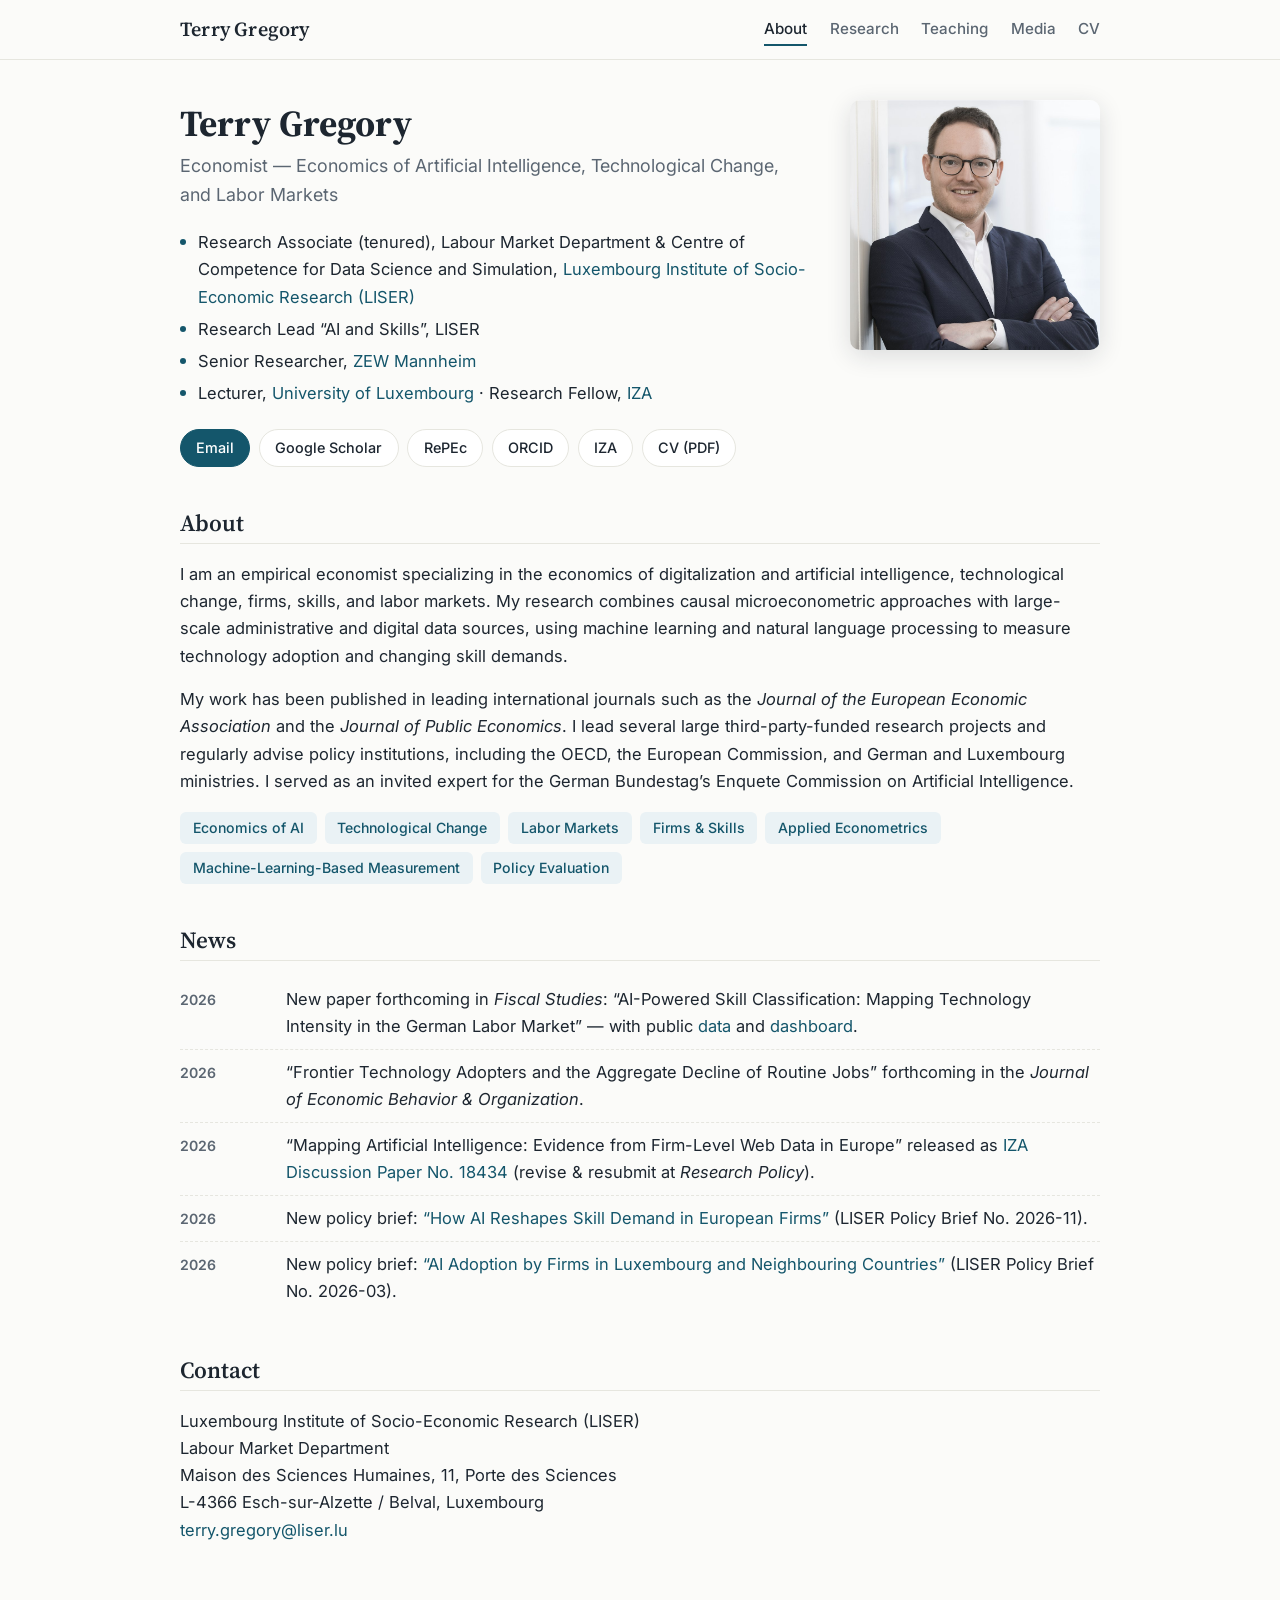
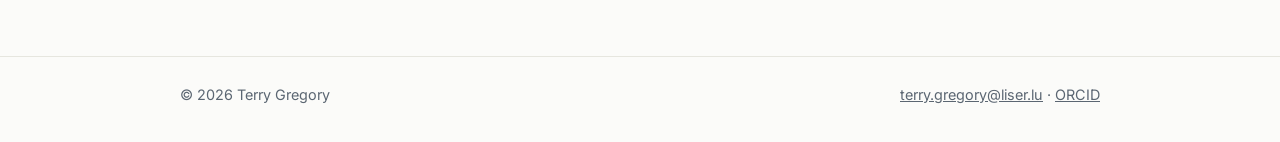
==== index.html @ efd212a2 "Add version query to CV links to bust browser PDF cache Co-Authored-By: Claude Fable 5 <noreply@anth" ====
<!DOCTYPE html>
<html lang="en">
<head>
<meta charset="utf-8">
<meta name="viewport" content="width=device-width, initial-scale=1">
<title>Terry Gregory — Economist</title>
<meta name="description" content="Terry Gregory is an economist at LISER specializing in the economics of artificial intelligence, technological change, and labor markets.">
<link rel="canonical" href="https://terrygregory.eu/">
<meta property="og:title" content="Terry Gregory — Economist">
<meta property="og:description" content="Economics of artificial intelligence, technological change, and labor markets.">
<meta property="og:image" content="https://terrygregory.eu/assets/portrait.jpg">
<meta property="og:url" content="https://terrygregory.eu/">
<link rel="icon" href="assets/favicon.svg" type="image/svg+xml">
<link rel="preconnect" href="https://fonts.googleapis.com">
<link rel="preconnect" href="https://fonts.gstatic.com" crossorigin>
<link href="https://fonts.googleapis.com/css2?family=Inter:wght@400;500;600&family=Source+Serif+4:wght@600;700&display=swap" rel="stylesheet">
<link rel="stylesheet" href="css/style.css">
<script type="application/ld+json">
{
  "@context": "https://schema.org",
  "@type": "Person",
  "name": "Terry Gregory",
  "honorificPrefix": "Dr.",
  "jobTitle": "Research Associate",
  "worksFor": { "@type": "Organization", "name": "Luxembourg Institute of Socio-Economic Research (LISER)" },
  "url": "https://terrygregory.eu",
  "image": "https://terrygregory.eu/assets/portrait.jpg",
  "email": "mailto:terry.gregory@liser.lu",
  "sameAs": [
    "https://scholar.google.com/citations?user=xRIyWW0AAAAJ",
    "https://ideas.repec.org/f/pgr370.html",
    "https://orcid.org/0000-0001-5334-1667",
    "https://www.iza.org/people/staff/8580/terry-gregory"
  ]
}
</script>
</head>
<body>

<nav class="nav">
  <div class="nav-inner">
    <a class="brand" href="index.html">Terry Gregory</a>
    <div class="nav-links">
      <a href="index.html" class="active">About</a>
      <a href="research.html">Research</a>
      <a href="teaching.html">Teaching</a>
      <a href="press.html">Media</a>
      <a href="assets/Gregory_CV.pdf?v=20260830">CV</a>
    </div>
  </div>
</nav>

<main class="wrap">

  <div class="hero">
    <div>
      <h1>Terry Gregory</h1>
      <p class="lede">Economist — Economics of Artificial Intelligence, Technological Change, and Labor Markets</p>

      <ul class="roles">
        <li>Research Associate (tenured), Labour Market Department &amp; Centre of Competence for Data Science and Simulation, <a href="https://www.liser.lu/">Luxembourg Institute of Socio-Economic Research (LISER)</a></li>
        <li>Research Lead &ldquo;AI and Skills&rdquo;, LISER</li>
        <li>Senior Researcher, <a href="https://www.zew.de/">ZEW Mannheim</a></li>
        <li>Lecturer, <a href="https://www.uni.lu/">University of Luxembourg</a> &middot; Research Fellow, <a href="https://www.iza.org/">IZA</a></li>
      </ul>

      <div class="links-row">
        <a class="pill primary" href="mailto:terry.gregory@liser.lu">Email</a>
        <a class="pill" href="https://scholar.google.com/citations?user=xRIyWW0AAAAJ">Google Scholar</a>
        <a class="pill" href="https://ideas.repec.org/f/pgr370.html">RePEc</a>
        <a class="pill" href="https://orcid.org/0000-0001-5334-1667">ORCID</a>
        <a class="pill" href="https://www.iza.org/people/staff/8580/terry-gregory">IZA</a>
        <a class="pill" href="assets/Gregory_CV.pdf?v=20260830">CV (PDF)</a>
      </div>
    </div>
    <div class="hero-photo">
      <img src="assets/portrait.jpg" alt="Portrait of Terry Gregory">
    </div>
  </div>

  <h2>About</h2>
  <p>
    I am an empirical economist specializing in the economics of digitalization and artificial
    intelligence, technological change, firms, skills, and labor markets. My research combines
    causal microeconometric approaches with large-scale administrative and digital data sources,
    using machine learning and natural language processing to measure technology adoption and
    changing skill demands.
  </p>
  <p>
    My work has been published in leading international journals such as the
    <em>Journal of the European Economic Association</em> and the <em>Journal of Public Economics</em>.
    I lead several large third-party-funded research projects
    and regularly advise policy institutions, including the OECD, the European Commission,
    and German and Luxembourg ministries. I served as an invited expert for the German
    Bundestag&rsquo;s Enquete Commission on Artificial Intelligence.
  </p>

  <div class="chips">
    <span class="chip">Economics of AI</span>
    <span class="chip">Technological Change</span>
    <span class="chip">Labor Markets</span>
    <span class="chip">Firms &amp; Skills</span>
    <span class="chip">Applied Econometrics</span>
    <span class="chip">Machine-Learning-Based Measurement</span>
    <span class="chip">Policy Evaluation</span>
  </div>

  <h2>News</h2>
  <ul class="news">
    <li>
      <span class="date">2026</span>
      <span>New paper forthcoming in <em>Fiscal Studies</em>: &ldquo;AI-Powered Skill Classification: Mapping Technology Intensity in the German Labor Market&rdquo; — with public <a href="https://github.com/otss-data/otss">data</a> and <a href="https://otss-data.github.io/otss-dashboard/">dashboard</a>.</span>
    </li>
    <li>
      <span class="date">2026</span>
      <span>&ldquo;Frontier Technology Adopters and the Aggregate Decline of Routine Jobs&rdquo; forthcoming in the <em>Journal of Economic Behavior &amp; Organization</em>.</span>
    </li>
    <li>
      <span class="date">2026</span>
      <span>&ldquo;Mapping Artificial Intelligence: Evidence from Firm-Level Web Data in Europe&rdquo; released as <a href="https://docs.iza.org/dp18434.pdf">IZA Discussion Paper No. 18434</a> (revise &amp; resubmit at <em>Research Policy</em>).</span>
    </li>
    <li>
      <span class="date">2026</span>
      <span>New policy brief: <a href="https://liser.lu/assets/How-AI-reshapes-skill-demand-in-European-firms-2026-11-en-1.pdf">&ldquo;How AI Reshapes Skill Demand in European Firms&rdquo;</a> (LISER Policy Brief No. 2026-11).</span>
    </li>
    <li>
      <span class="date">2026</span>
      <span>New policy brief: <a href="https://liser.lu/assets/AI-adoption-by-firms-in-Luxembourg-Which-firms-adopt-AI-when-and-for-what-2026-03-en.pdf">&ldquo;AI Adoption by Firms in Luxembourg and Neighbouring Countries&rdquo;</a> (LISER Policy Brief No. 2026-03).</span>
    </li>
  </ul>

  <h2>Contact</h2>
  <p>
    Luxembourg Institute of Socio-Economic Research (LISER)<br>
    Labour Market Department<br>
    Maison des Sciences Humaines, 11, Porte des Sciences<br>
    L-4366 Esch-sur-Alzette / Belval, Luxembourg<br>
    <a href="mailto:terry.gregory@liser.lu">terry.gregory@liser.lu</a>
  </p>

</main>

<footer class="footer">
  <div class="footer-inner">
    <span>&copy; 2026 Terry Gregory</span>
    <span><a href="mailto:terry.gregory@liser.lu">terry.gregory@liser.lu</a> &middot; <a href="https://orcid.org/0000-0001-5334-1667">ORCID</a></span>
  </div>
</footer>

</body>
</html>
---- css/style.css ----
/* ===================================================================
   terrygregory.eu — site stylesheet
   =================================================================== */

:root {
  --ink: #1d2630;
  --muted: #5b6672;
  --accent: #14566b;
  --accent-soft: #eaf2f5;
  --bg: #fbfbf9;
  --card: #ffffff;
  --line: #e6e6df;
  --serif: "Source Serif 4", Georgia, "Times New Roman", serif;
  --sans: "Inter", -apple-system, "Segoe UI", Roboto, Helvetica, Arial, sans-serif;
}

* { box-sizing: border-box; }

html { scroll-behavior: smooth; }

body {
  margin: 0;
  background: var(--bg);
  color: var(--ink);
  font-family: var(--sans);
  font-size: 16.5px;
  line-height: 1.65;
  -webkit-font-smoothing: antialiased;
}

a { color: var(--accent); text-decoration: none; }
a:hover { text-decoration: underline; }

/* ---------- Navigation ---------- */

.nav {
  position: sticky;
  top: 0;
  z-index: 10;
  background: rgba(251, 251, 249, 0.92);
  backdrop-filter: blur(8px);
  border-bottom: 1px solid var(--line);
}

.nav-inner {
  max-width: 960px;
  margin: 0 auto;
  padding: 0.8rem 1.25rem;
  display: flex;
  align-items: center;
  justify-content: space-between;
  gap: 1rem;
  flex-wrap: wrap;
}

.brand {
  font-family: var(--serif);
  font-size: 1.25rem;
  font-weight: 600;
  color: var(--ink);
  letter-spacing: 0.01em;
}
.brand:hover { text-decoration: none; color: var(--accent); }

.nav-links {
  display: flex;
  gap: 1.4rem;
  flex-wrap: wrap;
}

.nav-links a {
  color: var(--muted);
  font-size: 0.95rem;
  font-weight: 500;
  padding: 0.2rem 0;
  border-bottom: 2px solid transparent;
}
.nav-links a:hover { color: var(--accent); text-decoration: none; }
.nav-links a.active {
  color: var(--ink);
  border-bottom-color: var(--accent);
}

/* ---------- Layout ---------- */

.wrap {
  max-width: 960px;
  margin: 0 auto;
  padding: 2.5rem 1.25rem 4rem;
}

h1, h2, h3 { font-family: var(--serif); line-height: 1.25; }

h1 { font-size: 2.3rem; margin: 0 0 0.3rem; font-weight: 700; }

h2 {
  font-size: 1.45rem;
  margin: 2.6rem 0 1rem;
  padding-bottom: 0.35rem;
  border-bottom: 1px solid var(--line);
  font-weight: 600;
}
h2:first-child { margin-top: 0; }

h3 { font-size: 1.12rem; margin: 1.8rem 0 0.6rem; font-weight: 600; }

.lede {
  color: var(--muted);
  font-size: 1.12rem;
  margin: 0 0 1.2rem;
}

/* ---------- Home hero ---------- */

.hero {
  display: grid;
  grid-template-columns: 1fr 250px;
  gap: 2.5rem;
  align-items: start;
}

.hero-photo img {
  width: 100%;
  border-radius: 10px;
  box-shadow: 0 6px 24px rgba(29, 38, 48, 0.14);
}

.roles { list-style: none; padding: 0; margin: 1rem 0; }
.roles li {
  padding-left: 1.1rem;
  position: relative;
  margin-bottom: 0.3rem;
  color: var(--ink);
}
.roles li::before {
  content: "";
  position: absolute;
  left: 0;
  top: 0.62em;
  width: 6px;
  height: 6px;
  border-radius: 50%;
  background: var(--accent);
}

/* ---------- Link pills ---------- */

.links-row {
  display: flex;
  flex-wrap: wrap;
  gap: 0.55rem;
  margin: 1.4rem 0 0;
}

.pill {
  display: inline-block;
  padding: 0.38rem 0.95rem;
  border: 1px solid var(--line);
  border-radius: 999px;
  background: var(--card);
  color: var(--ink);
  font-size: 0.9rem;
  font-weight: 500;
  transition: border-color 0.15s, background 0.15s;
}
.pill:hover {
  border-color: var(--accent);
  background: var(--accent-soft);
  text-decoration: none;
}
.pill.primary {
  background: var(--accent);
  border-color: var(--accent);
  color: #fff;
}
.pill.primary:hover { background: #0f4356; }

/* ---------- Interest chips ---------- */

.chips { display: flex; flex-wrap: wrap; gap: 0.5rem; margin: 0.8rem 0 0; }
.chip {
  padding: 0.28rem 0.8rem;
  background: var(--accent-soft);
  color: var(--accent);
  border-radius: 6px;
  font-size: 0.88rem;
  font-weight: 500;
}

/* ---------- News list ---------- */

.news { list-style: none; padding: 0; margin: 0; }
.news li {
  display: grid;
  grid-template-columns: 90px 1fr;
  gap: 1rem;
  padding: 0.55rem 0;
  border-bottom: 1px dashed var(--line);
}
.news li:last-child { border-bottom: none; }
.news .date {
  color: var(--muted);
  font-size: 0.88rem;
  font-weight: 600;
  padding-top: 0.12rem;
  white-space: nowrap;
}

/* ---------- Publications ---------- */

.pub {
  margin-bottom: 1.35rem;
  padding-left: 1.1rem;
  border-left: 3px solid var(--line);
}
.pub:hover { border-left-color: var(--accent); }

.pub .title { font-weight: 600; font-size: 1.02rem; }
.pub .authors { color: var(--muted); font-size: 0.94rem; }
.pub .venue { font-size: 0.94rem; }
.pub .venue em { color: var(--ink); }
.pub .status {
  display: inline-block;
  font-size: 0.8rem;
  font-weight: 600;
  color: var(--accent);
  background: var(--accent-soft);
  border-radius: 5px;
  padding: 0.05rem 0.5rem;
  margin-left: 0.2rem;
}

.pub-links { margin-top: 0.3rem; display: flex; flex-wrap: wrap; gap: 0.4rem; }
.pub-links a {
  font-size: 0.8rem;
  font-weight: 600;
  padding: 0.14rem 0.6rem;
  border: 1px solid var(--line);
  border-radius: 5px;
  background: var(--card);
}
.pub-links a:hover {
  border-color: var(--accent);
  background: var(--accent-soft);
  text-decoration: none;
}

.pub details { margin-top: 0.35rem; }
.pub details summary {
  cursor: pointer;
  font-size: 0.85rem;
  color: var(--muted);
  font-weight: 500;
}
.pub details p {
  font-size: 0.92rem;
  color: var(--muted);
  margin: 0.4rem 0 0;
}

/* ---------- Simple tables (teaching) ---------- */

.entry {
  display: grid;
  grid-template-columns: 150px 1fr;
  gap: 1rem;
  padding: 0.6rem 0;
  border-bottom: 1px dashed var(--line);
}
.entry:last-child { border-bottom: none; }
.entry .when { color: var(--muted); font-size: 0.9rem; font-weight: 600; }
.entry .what strong { font-weight: 600; }
.entry .what .sub { color: var(--muted); font-size: 0.92rem; }

/* ---------- Media list ---------- */

.media-item {
  display: grid;
  grid-template-columns: 110px 1fr;
  gap: 1rem;
  padding: 0.5rem 0;
  border-bottom: 1px dashed var(--line);
  font-size: 0.96rem;
}
.media-item:last-child { border-bottom: none; }
.media-item .date { color: var(--muted); font-size: 0.86rem; font-weight: 600; padding-top: 0.1rem; }
.media-item .outlet { font-weight: 600; }

/* ---------- Footer ---------- */

.footer {
  border-top: 1px solid var(--line);
  margin-top: 2rem;
}
.footer-inner {
  max-width: 960px;
  margin: 0 auto;
  padding: 1.6rem 1.25rem 2.2rem;
  color: var(--muted);
  font-size: 0.9rem;
  display: flex;
  justify-content: space-between;
  gap: 1rem;
  flex-wrap: wrap;
}
.footer a { color: var(--muted); text-decoration: underline; }
.footer a:hover { color: var(--accent); }

/* ---------- Responsive ---------- */

@media (max-width: 720px) {
  .hero { grid-template-columns: 1fr; }
  .hero-photo { order: -1; max-width: 240px; }
  h1 { font-size: 1.9rem; }
  .news li, .entry, .media-item { grid-template-columns: 1fr; gap: 0.1rem; }
}
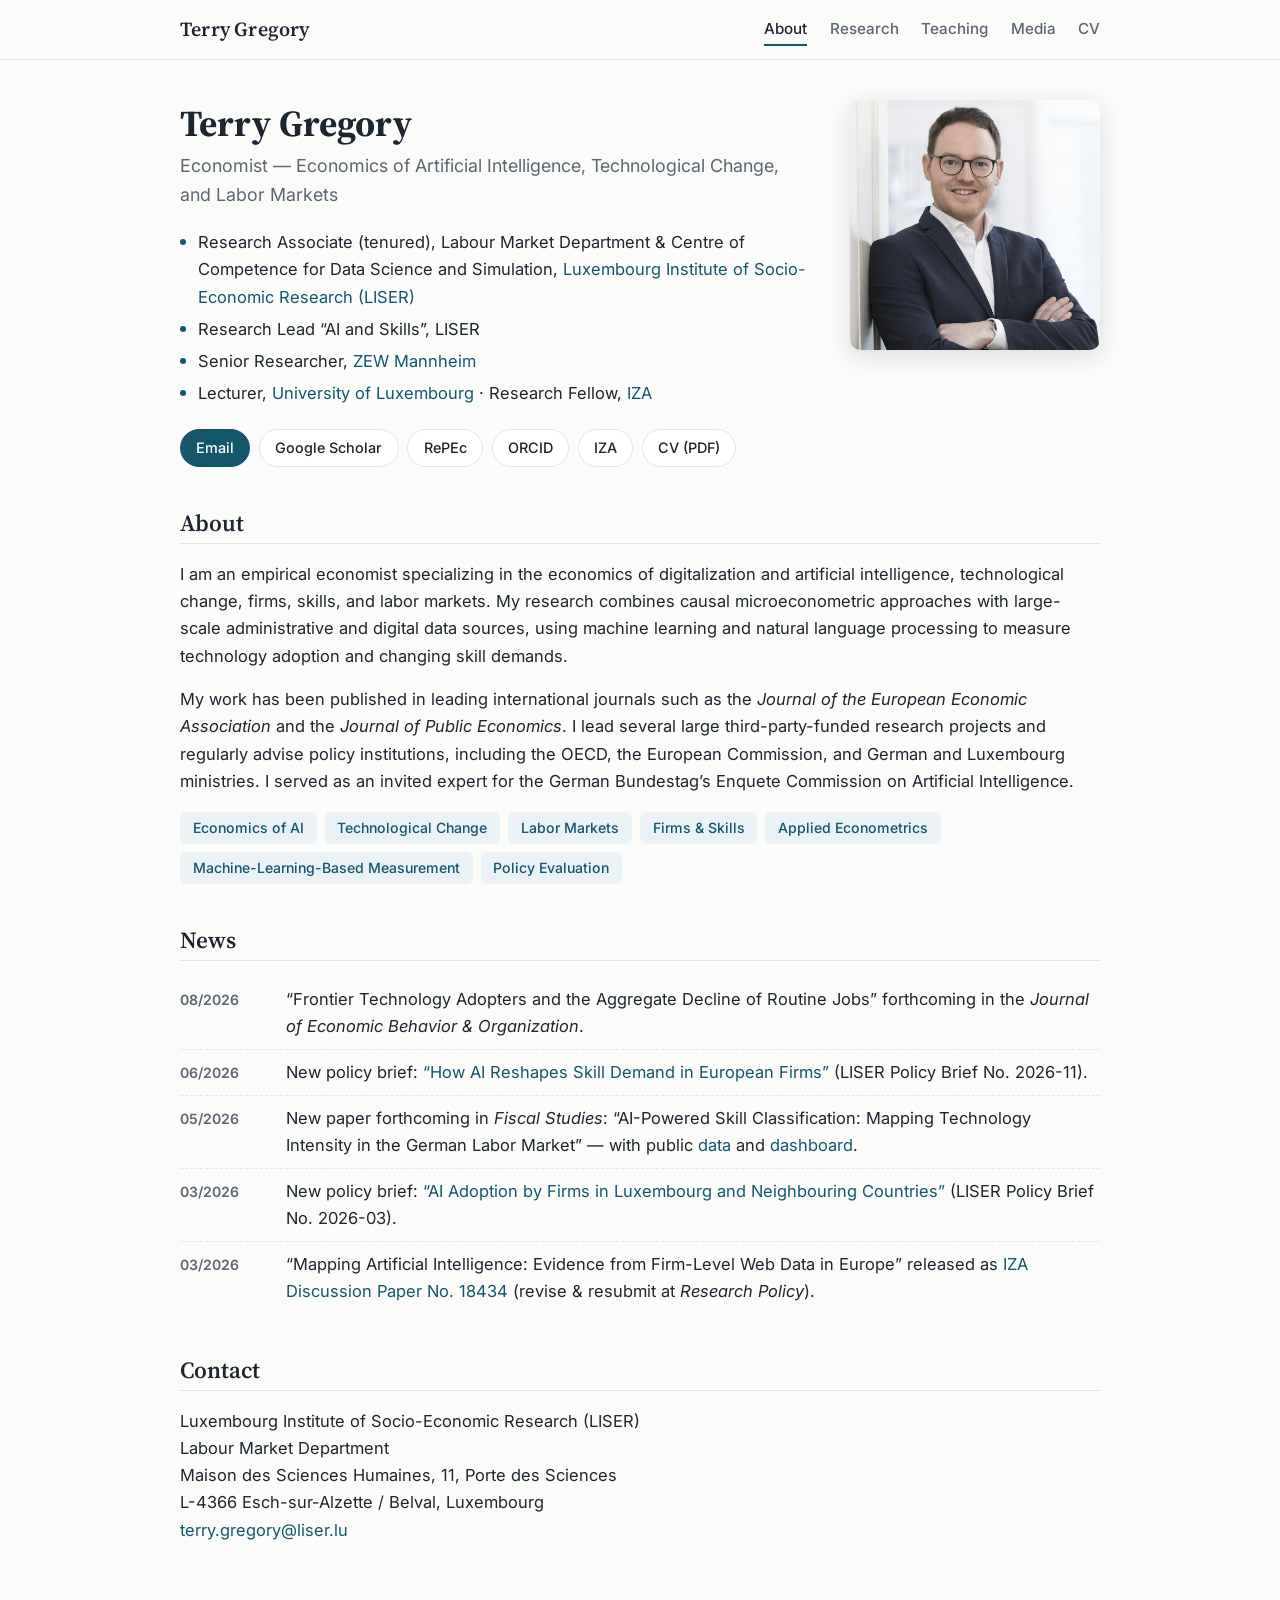
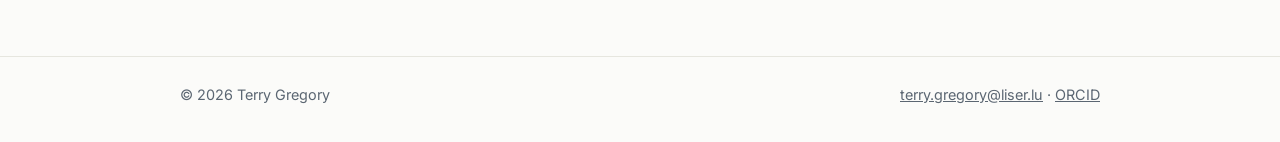
==== commit 10d709ac: "News: add months and reorder reverse-chronologically Co-Authored-By: Claude Fable 5 <noreply@anthrop" ====
--- a/index.html
+++ b/index.html
@@ -108,24 +108,24 @@
   <h2>News</h2>
   <ul class="news">
     <li>
-      <span class="date">2026</span>
+      <span class="date">08/2026</span>
+      <span>&ldquo;Frontier Technology Adopters and the Aggregate Decline of Routine Jobs&rdquo; forthcoming in the <em>Journal of Economic Behavior &amp; Organization</em>.</span>
+    </li>
+    <li>
+      <span class="date">06/2026</span>
+      <span>New policy brief: <a href="https://liser.lu/assets/How-AI-reshapes-skill-demand-in-European-firms-2026-11-en-1.pdf">&ldquo;How AI Reshapes Skill Demand in European Firms&rdquo;</a> (LISER Policy Brief No. 2026-11).</span>
+    </li>
+    <li>
+      <span class="date">05/2026</span>
       <span>New paper forthcoming in <em>Fiscal Studies</em>: &ldquo;AI-Powered Skill Classification: Mapping Technology Intensity in the German Labor Market&rdquo; — with public <a href="https://github.com/otss-data/otss">data</a> and <a href="https://otss-data.github.io/otss-dashboard/">dashboard</a>.</span>
     </li>
     <li>
-      <span class="date">2026</span>
-      <span>&ldquo;Frontier Technology Adopters and the Aggregate Decline of Routine Jobs&rdquo; forthcoming in the <em>Journal of Economic Behavior &amp; Organization</em>.</span>
+      <span class="date">03/2026</span>
+      <span>New policy brief: <a href="https://liser.lu/assets/AI-adoption-by-firms-in-Luxembourg-Which-firms-adopt-AI-when-and-for-what-2026-03-en.pdf">&ldquo;AI Adoption by Firms in Luxembourg and Neighbouring Countries&rdquo;</a> (LISER Policy Brief No. 2026-03).</span>
     </li>
     <li>
-      <span class="date">2026</span>
+      <span class="date">03/2026</span>
       <span>&ldquo;Mapping Artificial Intelligence: Evidence from Firm-Level Web Data in Europe&rdquo; released as <a href="https://docs.iza.org/dp18434.pdf">IZA Discussion Paper No. 18434</a> (revise &amp; resubmit at <em>Research Policy</em>).</span>
-    </li>
-    <li>
-      <span class="date">2026</span>
-      <span>New policy brief: <a href="https://liser.lu/assets/How-AI-reshapes-skill-demand-in-European-firms-2026-11-en-1.pdf">&ldquo;How AI Reshapes Skill Demand in European Firms&rdquo;</a> (LISER Policy Brief No. 2026-11).</span>
-    </li>
-    <li>
-      <span class="date">2026</span>
-      <span>New policy brief: <a href="https://liser.lu/assets/AI-adoption-by-firms-in-Luxembourg-Which-firms-adopt-AI-when-and-for-what-2026-03-en.pdf">&ldquo;AI Adoption by Firms in Luxembourg and Neighbouring Countries&rdquo;</a> (LISER Policy Brief No. 2026-03).</span>
     </li>
   </ul>
 
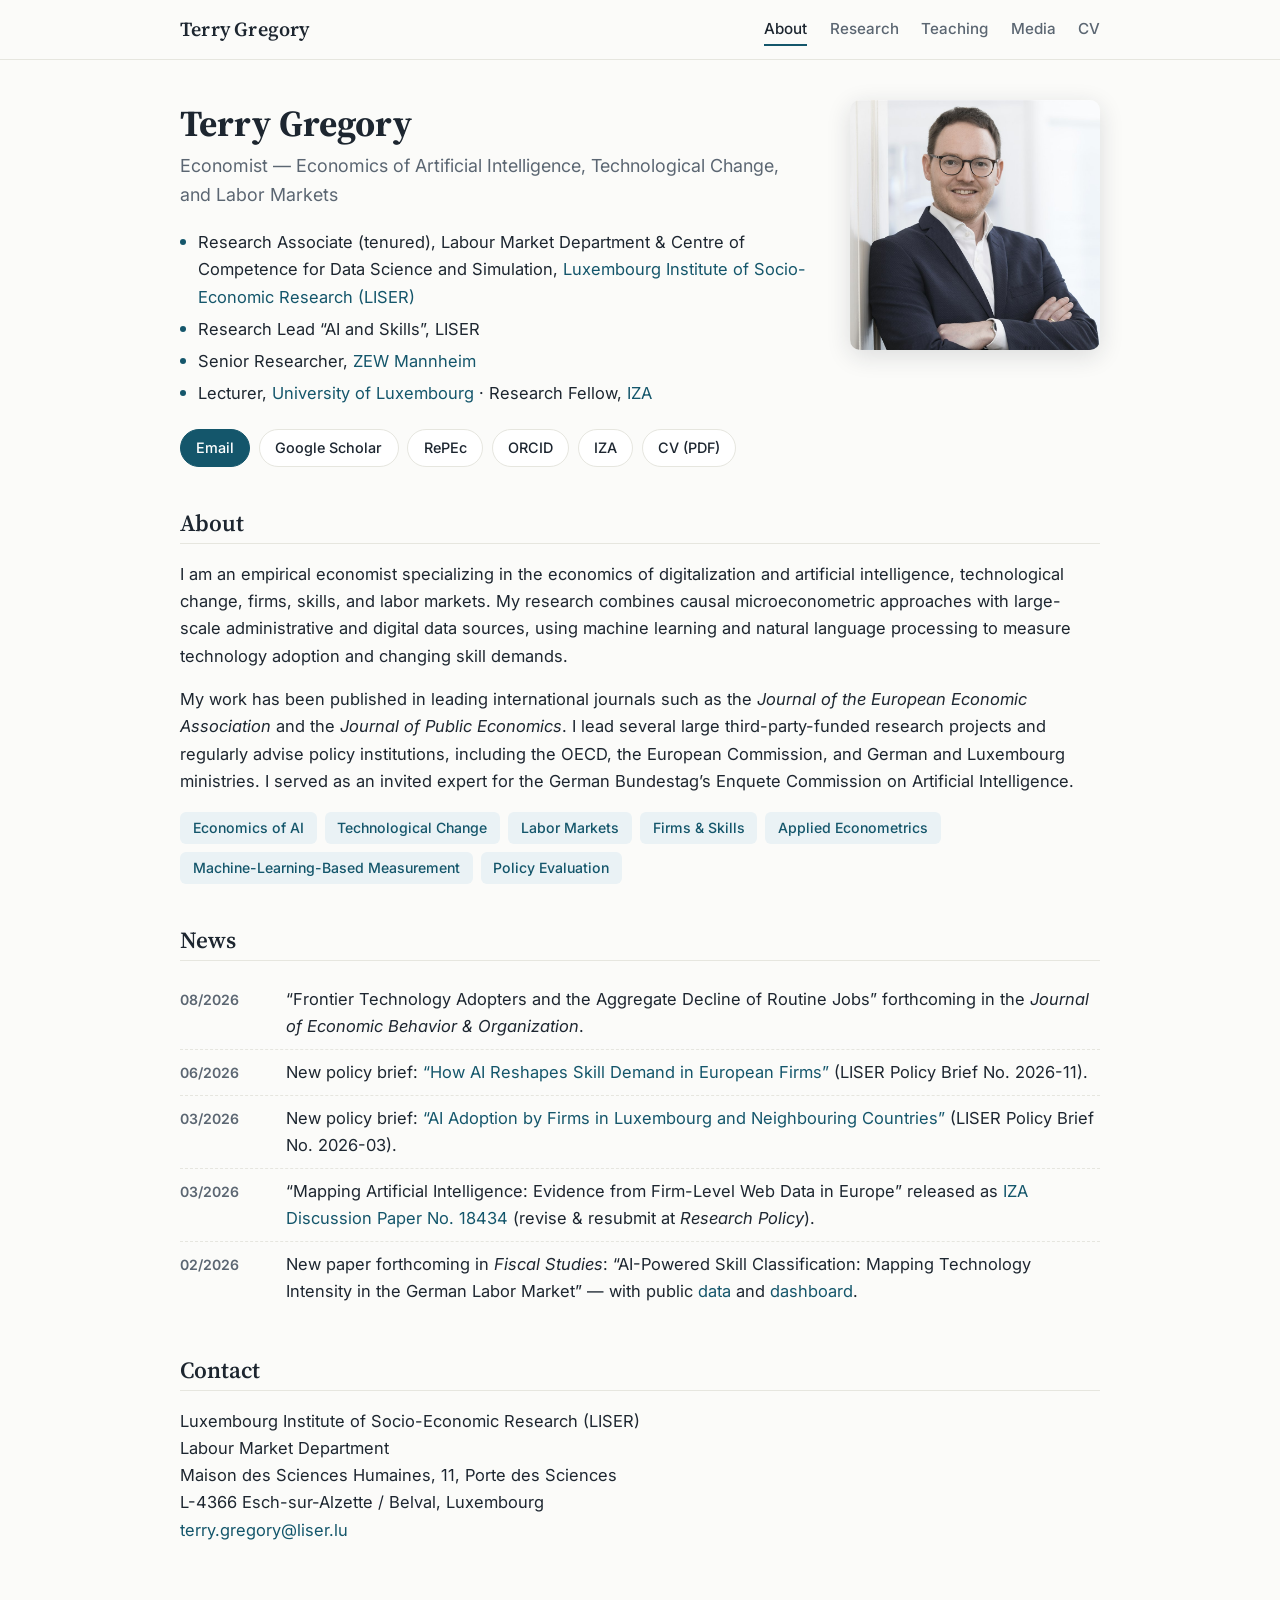
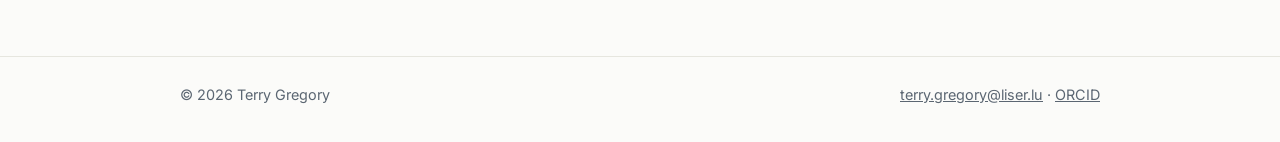
==== commit 04c2700f: "News: Fiscal Studies acceptance was 02/2026, move to bottom Co-Authored-By: Claude Fable 5 <noreply@" ====
--- a/index.html
+++ b/index.html
@@ -116,16 +116,16 @@
       <span>New policy brief: <a href="https://liser.lu/assets/How-AI-reshapes-skill-demand-in-European-firms-2026-11-en-1.pdf">&ldquo;How AI Reshapes Skill Demand in European Firms&rdquo;</a> (LISER Policy Brief No. 2026-11).</span>
     </li>
     <li>
-      <span class="date">05/2026</span>
-      <span>New paper forthcoming in <em>Fiscal Studies</em>: &ldquo;AI-Powered Skill Classification: Mapping Technology Intensity in the German Labor Market&rdquo; — with public <a href="https://github.com/otss-data/otss">data</a> and <a href="https://otss-data.github.io/otss-dashboard/">dashboard</a>.</span>
-    </li>
-    <li>
       <span class="date">03/2026</span>
       <span>New policy brief: <a href="https://liser.lu/assets/AI-adoption-by-firms-in-Luxembourg-Which-firms-adopt-AI-when-and-for-what-2026-03-en.pdf">&ldquo;AI Adoption by Firms in Luxembourg and Neighbouring Countries&rdquo;</a> (LISER Policy Brief No. 2026-03).</span>
     </li>
     <li>
       <span class="date">03/2026</span>
       <span>&ldquo;Mapping Artificial Intelligence: Evidence from Firm-Level Web Data in Europe&rdquo; released as <a href="https://docs.iza.org/dp18434.pdf">IZA Discussion Paper No. 18434</a> (revise &amp; resubmit at <em>Research Policy</em>).</span>
+    </li>
+    <li>
+      <span class="date">02/2026</span>
+      <span>New paper forthcoming in <em>Fiscal Studies</em>: &ldquo;AI-Powered Skill Classification: Mapping Technology Intensity in the German Labor Market&rdquo; — with public <a href="https://github.com/otss-data/otss">data</a> and <a href="https://otss-data.github.io/otss-dashboard/">dashboard</a>.</span>
     </li>
   </ul>
 
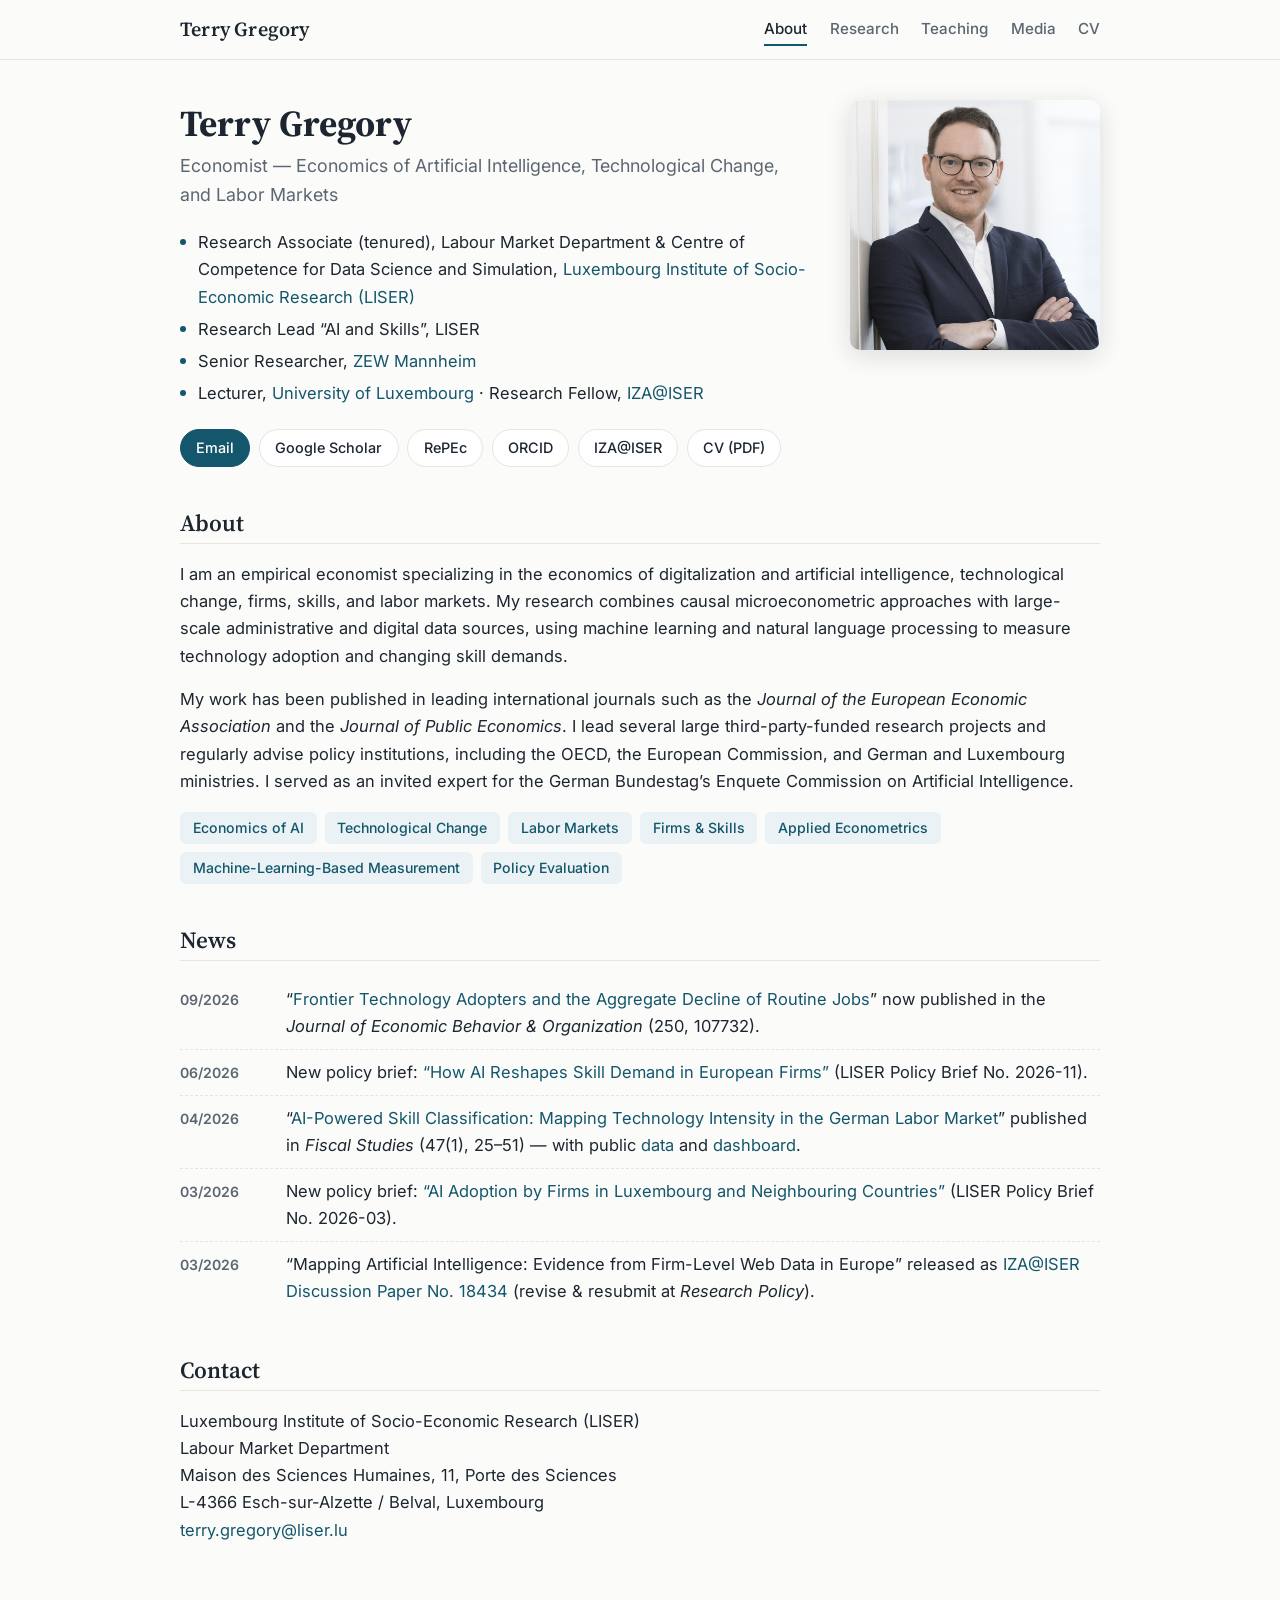
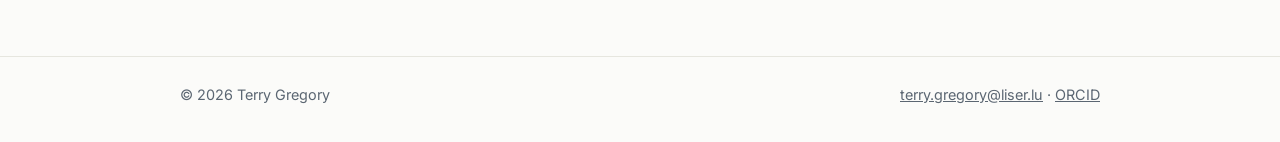
==== commit e50e0017: "update" ====
--- a/index.html
+++ b/index.html
@@ -61,7 +61,7 @@
         <li>Research Associate (tenured), Labour Market Department &amp; Centre of Competence for Data Science and Simulation, <a href="https://www.liser.lu/">Luxembourg Institute of Socio-Economic Research (LISER)</a></li>
         <li>Research Lead &ldquo;AI and Skills&rdquo;, LISER</li>
         <li>Senior Researcher, <a href="https://www.zew.de/">ZEW Mannheim</a></li>
-        <li>Lecturer, <a href="https://www.uni.lu/">University of Luxembourg</a> &middot; Research Fellow, <a href="https://www.iza.org/">IZA</a></li>
+        <li>Lecturer, <a href="https://www.uni.lu/">University of Luxembourg</a> &middot; Research Fellow, <a href="https://www.iza.org/">IZA@ISER</a></li>
       </ul>
 
       <div class="links-row">
@@ -69,7 +69,7 @@
         <a class="pill" href="https://scholar.google.com/citations?user=xRIyWW0AAAAJ">Google Scholar</a>
         <a class="pill" href="https://ideas.repec.org/f/pgr370.html">RePEc</a>
         <a class="pill" href="https://orcid.org/0000-0001-5334-1667">ORCID</a>
-        <a class="pill" href="https://www.iza.org/people/staff/8580/terry-gregory">IZA</a>
+        <a class="pill" href="https://www.iza.org/people/staff/8580/terry-gregory">IZA@ISER</a>
         <a class="pill" href="assets/Gregory_CV.pdf?v=20260830">CV (PDF)</a>
       </div>
     </div>
@@ -108,12 +108,16 @@
   <h2>News</h2>
   <ul class="news">
     <li>
-      <span class="date">08/2026</span>
-      <span>&ldquo;Frontier Technology Adopters and the Aggregate Decline of Routine Jobs&rdquo; forthcoming in the <em>Journal of Economic Behavior &amp; Organization</em>.</span>
+      <span class="date">09/2026</span>
+      <span>&ldquo;<a href="https://doi.org/10.1016/j.jebo.2026.107732">Frontier Technology Adopters and the Aggregate Decline of Routine Jobs</a>&rdquo; now published in the <em>Journal of Economic Behavior &amp; Organization</em> (250, 107732).</span>
     </li>
     <li>
       <span class="date">06/2026</span>
       <span>New policy brief: <a href="https://liser.lu/assets/How-AI-reshapes-skill-demand-in-European-firms-2026-11-en-1.pdf">&ldquo;How AI Reshapes Skill Demand in European Firms&rdquo;</a> (LISER Policy Brief No. 2026-11).</span>
+    </li>
+    <li>
+      <span class="date">04/2026</span>
+      <span>&ldquo;<a href="https://doi.org/10.1111/1475-5890.70020">AI-Powered Skill Classification: Mapping Technology Intensity in the German Labor Market</a>&rdquo; published in <em>Fiscal Studies</em> (47(1), 25&ndash;51) — with public <a href="https://github.com/otss-data/otss">data</a> and <a href="https://otss-data.github.io/otss-dashboard/">dashboard</a>.</span>
     </li>
     <li>
       <span class="date">03/2026</span>
@@ -121,11 +125,7 @@
     </li>
     <li>
       <span class="date">03/2026</span>
-      <span>&ldquo;Mapping Artificial Intelligence: Evidence from Firm-Level Web Data in Europe&rdquo; released as <a href="https://docs.iza.org/dp18434.pdf">IZA Discussion Paper No. 18434</a> (revise &amp; resubmit at <em>Research Policy</em>).</span>
-    </li>
-    <li>
-      <span class="date">02/2026</span>
-      <span>New paper forthcoming in <em>Fiscal Studies</em>: &ldquo;AI-Powered Skill Classification: Mapping Technology Intensity in the German Labor Market&rdquo; — with public <a href="https://github.com/otss-data/otss">data</a> and <a href="https://otss-data.github.io/otss-dashboard/">dashboard</a>.</span>
+      <span>&ldquo;Mapping Artificial Intelligence: Evidence from Firm-Level Web Data in Europe&rdquo; released as <a href="https://docs.iza.org/dp18434.pdf">IZA@ISER Discussion Paper No. 18434</a> (revise &amp; resubmit at <em>Research Policy</em>).</span>
     </li>
   </ul>
 
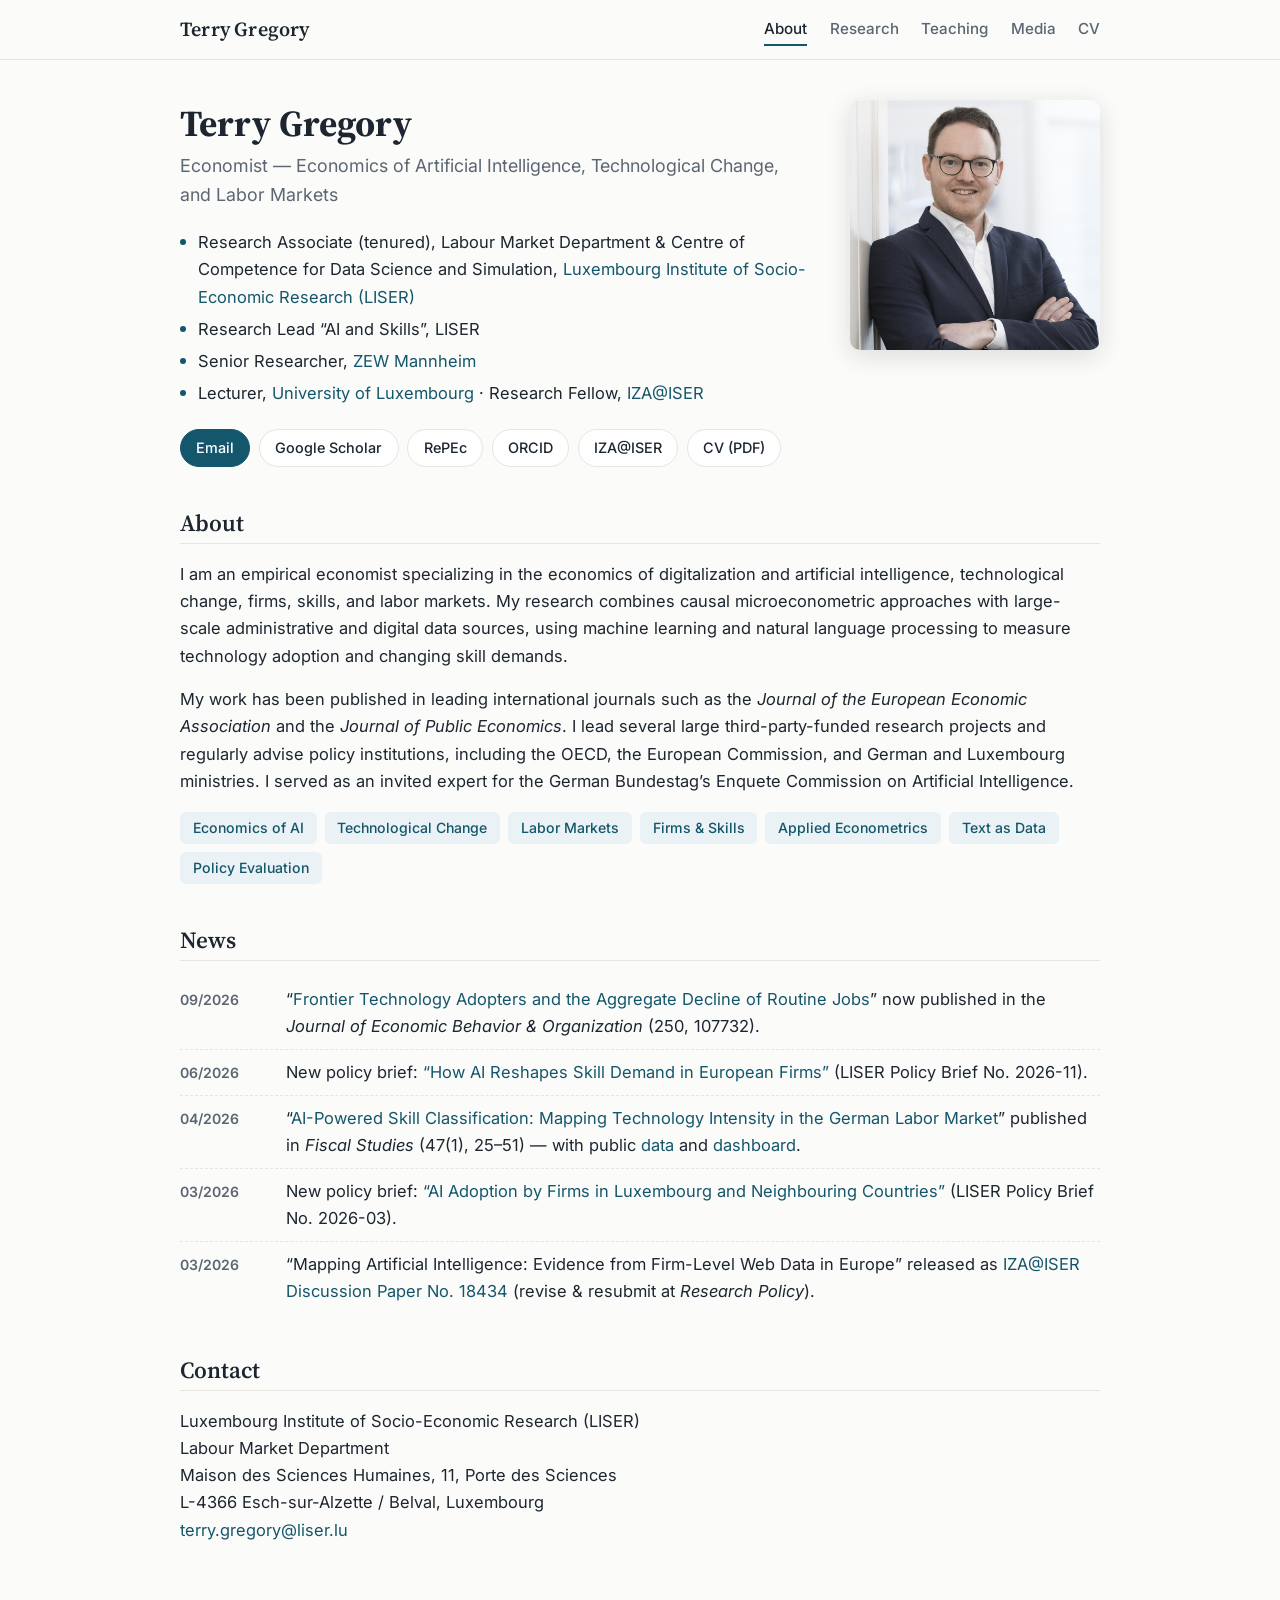
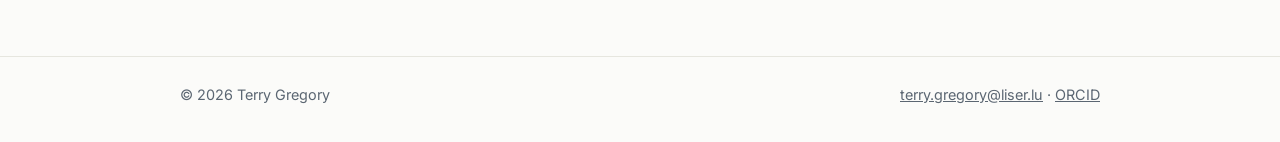
==== commit 439c8d28: "update" ====
--- a/index.html
+++ b/index.html
@@ -101,7 +101,7 @@
     <span class="chip">Labor Markets</span>
     <span class="chip">Firms &amp; Skills</span>
     <span class="chip">Applied Econometrics</span>
-    <span class="chip">Machine-Learning-Based Measurement</span>
+    <span class="chip">Text as Data</span>
     <span class="chip">Policy Evaluation</span>
   </div>
 
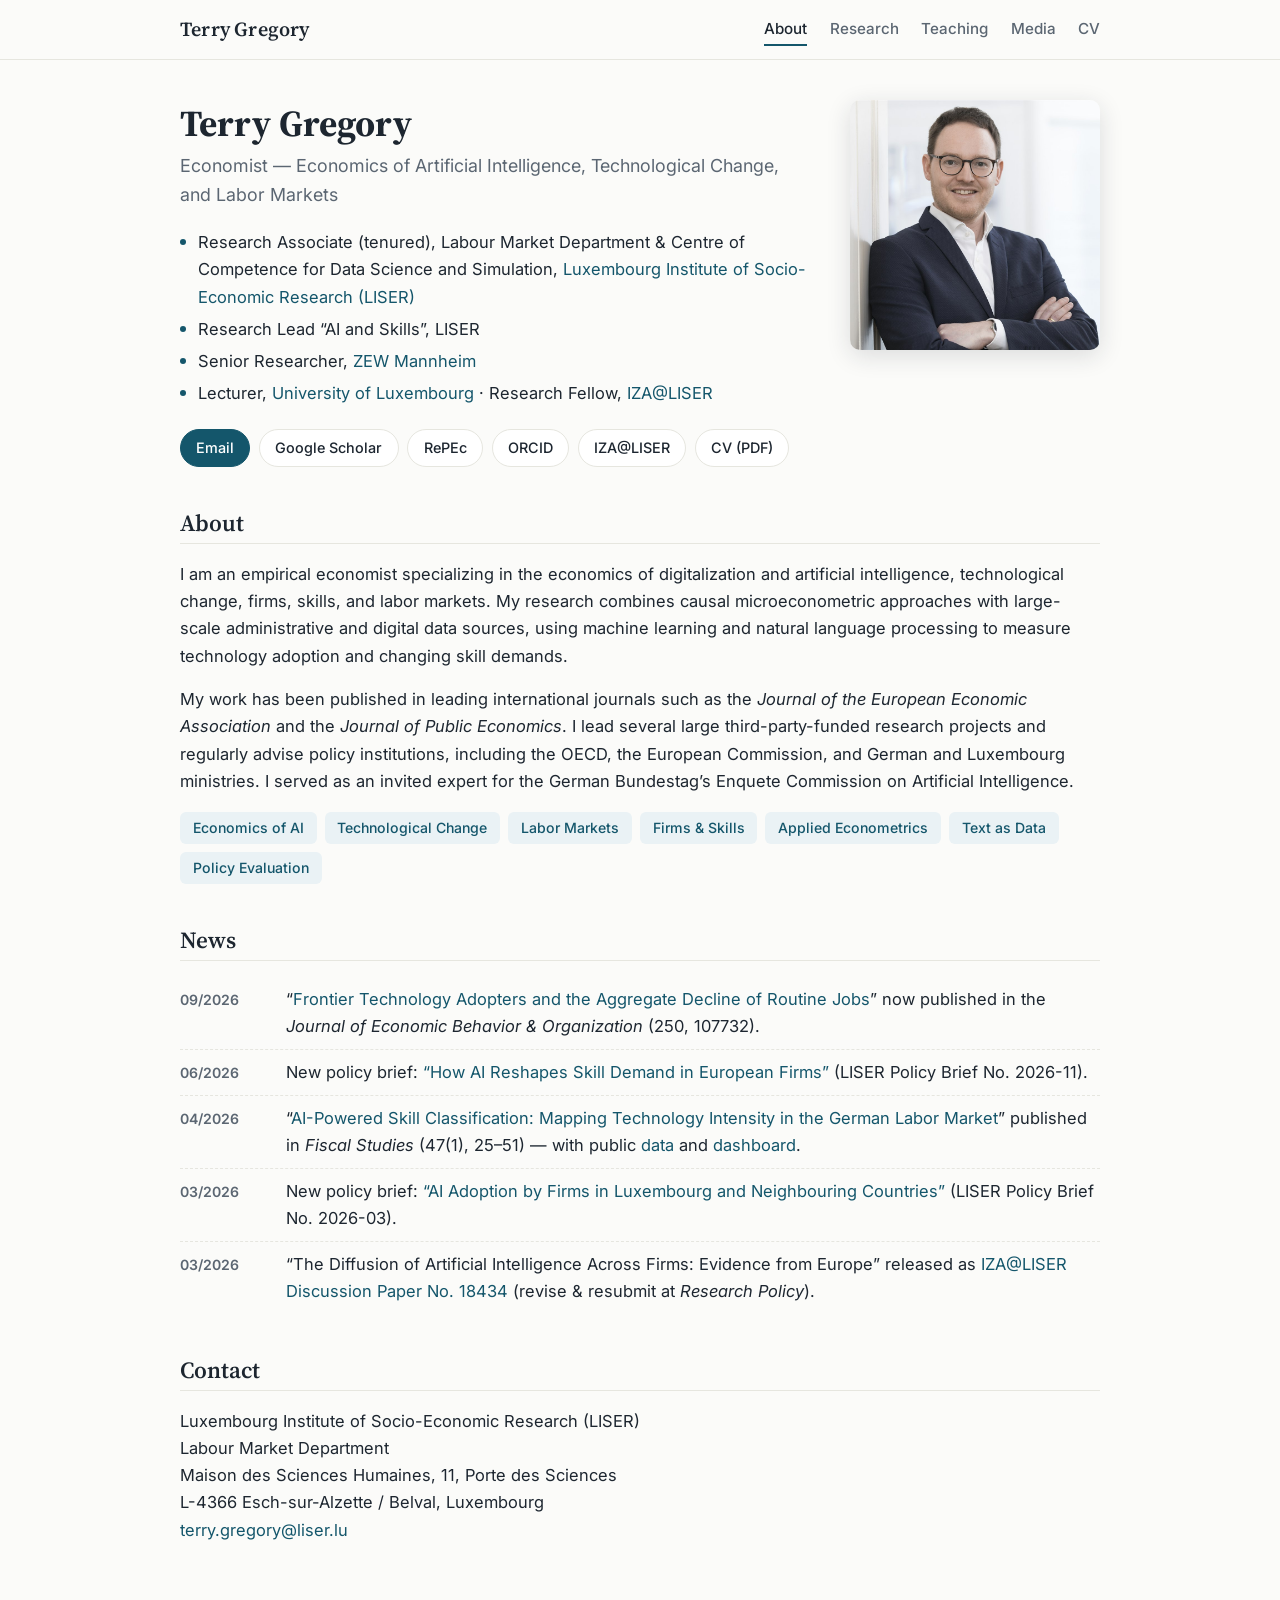
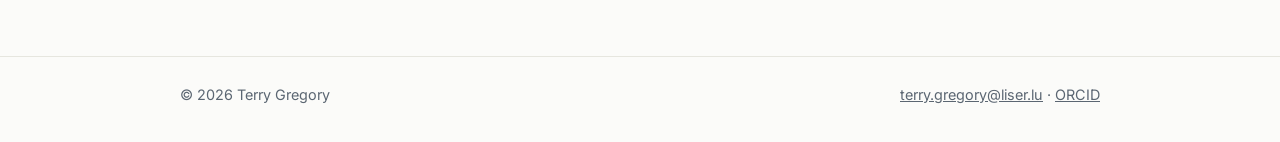
==== commit 5be4d4ae: "update" ====
--- a/index.html
+++ b/index.html
@@ -61,7 +61,7 @@
         <li>Research Associate (tenured), Labour Market Department &amp; Centre of Competence for Data Science and Simulation, <a href="https://www.liser.lu/">Luxembourg Institute of Socio-Economic Research (LISER)</a></li>
         <li>Research Lead &ldquo;AI and Skills&rdquo;, LISER</li>
         <li>Senior Researcher, <a href="https://www.zew.de/">ZEW Mannheim</a></li>
-        <li>Lecturer, <a href="https://www.uni.lu/">University of Luxembourg</a> &middot; Research Fellow, <a href="https://www.iza.org/">IZA@ISER</a></li>
+        <li>Lecturer, <a href="https://www.uni.lu/">University of Luxembourg</a> &middot; Research Fellow, <a href="https://www.iza.org/">IZA@LISER</a></li>
       </ul>
 
       <div class="links-row">
@@ -69,7 +69,7 @@
         <a class="pill" href="https://scholar.google.com/citations?user=xRIyWW0AAAAJ">Google Scholar</a>
         <a class="pill" href="https://ideas.repec.org/f/pgr370.html">RePEc</a>
         <a class="pill" href="https://orcid.org/0000-0001-5334-1667">ORCID</a>
-        <a class="pill" href="https://www.iza.org/people/staff/8580/terry-gregory">IZA@ISER</a>
+        <a class="pill" href="https://www.iza.org/people/staff/8580/terry-gregory">IZA@LISER</a>
         <a class="pill" href="assets/Gregory_CV.pdf?v=20260830">CV (PDF)</a>
       </div>
     </div>
@@ -125,7 +125,7 @@
     </li>
     <li>
       <span class="date">03/2026</span>
-      <span>&ldquo;Mapping Artificial Intelligence: Evidence from Firm-Level Web Data in Europe&rdquo; released as <a href="https://docs.iza.org/dp18434.pdf">IZA@ISER Discussion Paper No. 18434</a> (revise &amp; resubmit at <em>Research Policy</em>).</span>
+      <span>&ldquo;The Diffusion of Artificial Intelligence Across Firms: Evidence from Europe&rdquo; released as <a href="https://docs.iza.org/dp18434.pdf">IZA@LISER Discussion Paper No. 18434</a> (revise &amp; resubmit at <em>Research Policy</em>).</span>
     </li>
   </ul>
 
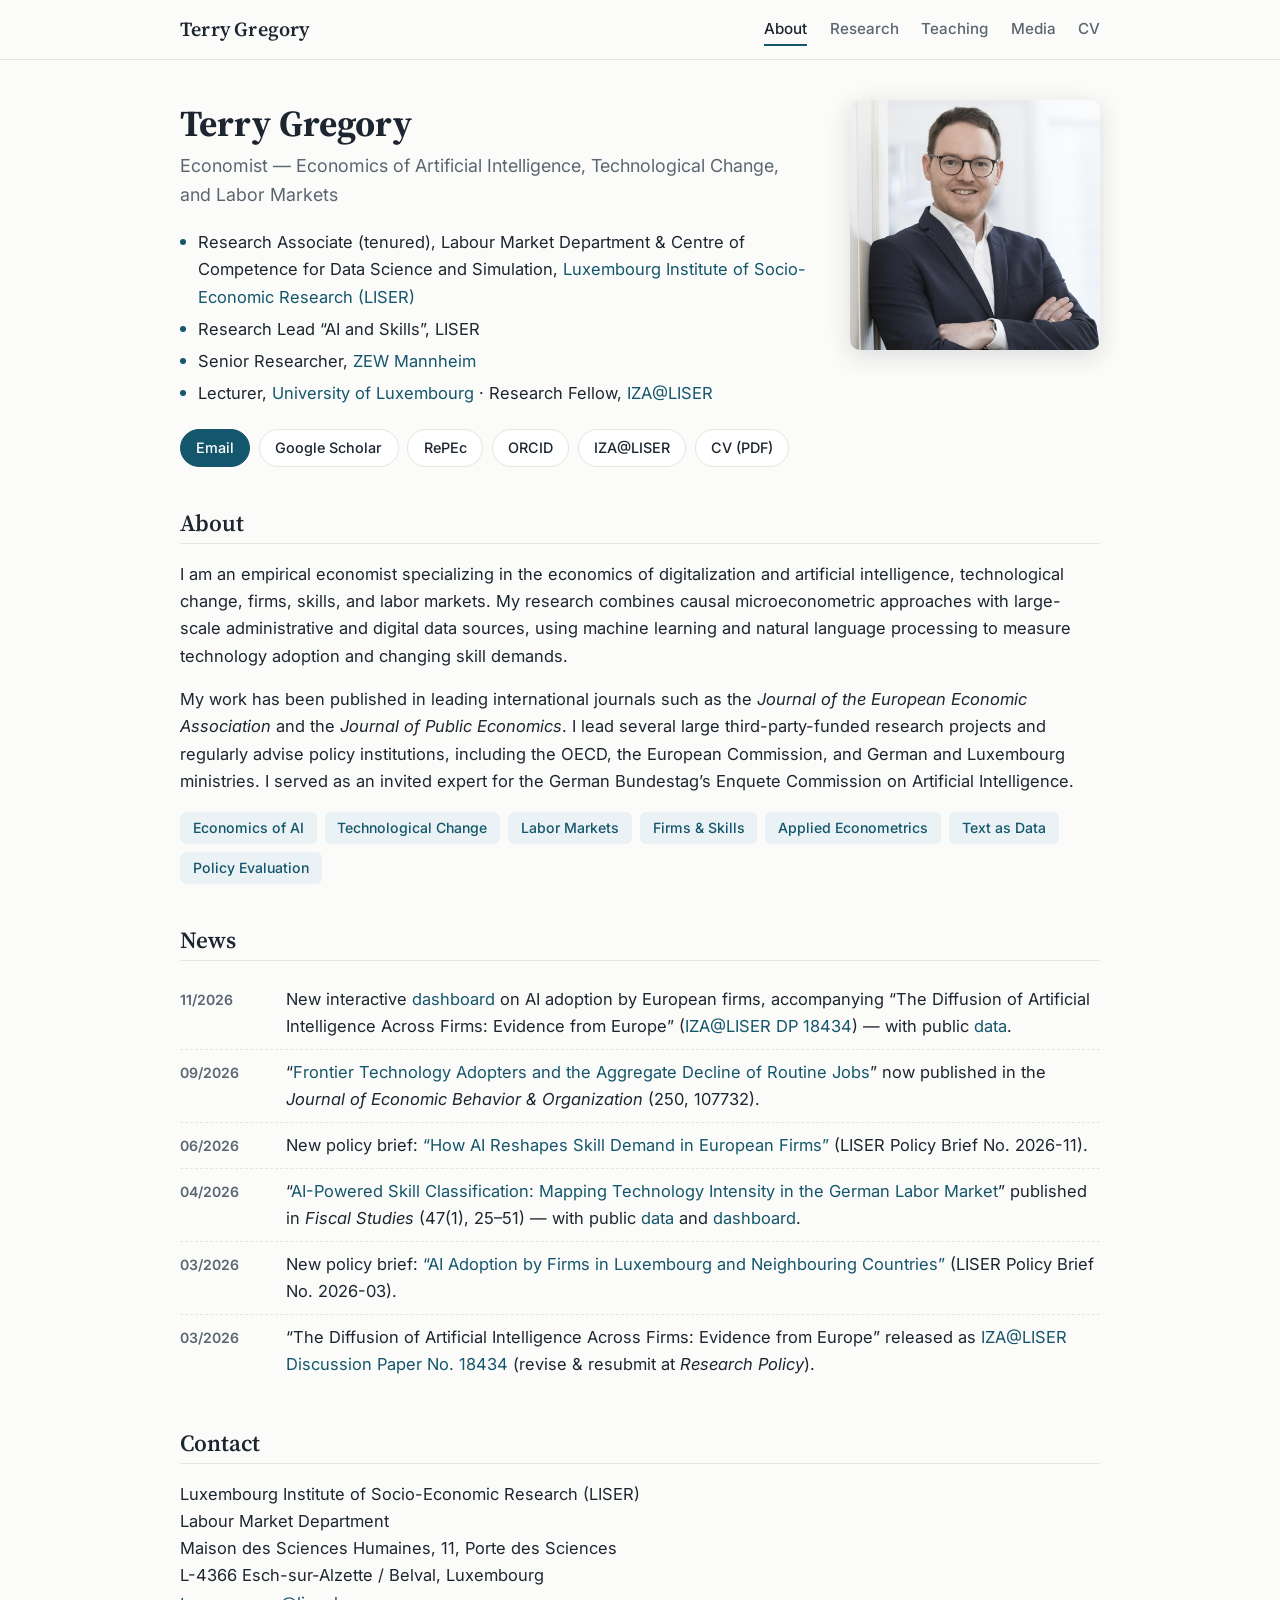
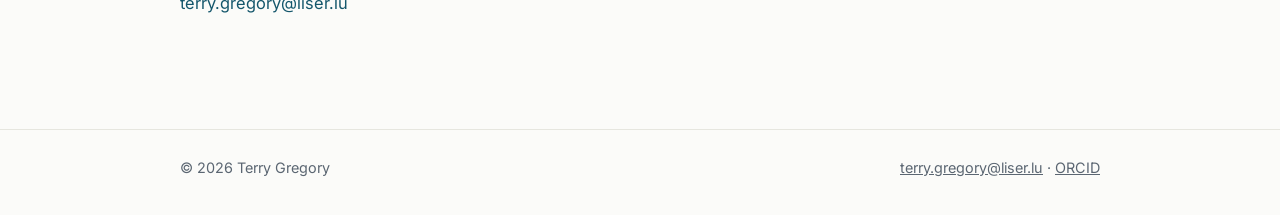
==== commit 4eb7adc6: "dashboard" ====
--- a/index.html
+++ b/index.html
@@ -45,7 +45,7 @@
       <a href="research.html">Research</a>
       <a href="teaching.html">Teaching</a>
       <a href="press.html">Media</a>
-      <a href="assets/Gregory_CV.pdf?v=20260830">CV</a>
+      <a href="assets/Gregory_CV.pdf?v=20260919">CV</a>
     </div>
   </div>
 </nav>
@@ -70,7 +70,7 @@
         <a class="pill" href="https://ideas.repec.org/f/pgr370.html">RePEc</a>
         <a class="pill" href="https://orcid.org/0000-0001-5334-1667">ORCID</a>
         <a class="pill" href="https://www.iza.org/people/staff/8580/terry-gregory">IZA@LISER</a>
-        <a class="pill" href="assets/Gregory_CV.pdf?v=20260830">CV (PDF)</a>
+        <a class="pill" href="assets/Gregory_CV.pdf?v=20260919">CV (PDF)</a>
       </div>
     </div>
     <div class="hero-photo">
@@ -107,6 +107,10 @@
 
   <h2>News</h2>
   <ul class="news">
+    <li>
+      <span class="date">11/2026</span>
+      <span>New interactive <a href="https://map-ai-data.github.io/data/dashboard/">dashboard</a> on AI adoption by European firms, accompanying &ldquo;The Diffusion of Artificial Intelligence Across Firms: Evidence from Europe&rdquo; (<a href="https://docs.iza.org/dp18434.pdf">IZA@LISER DP 18434</a>) — with public <a href="https://github.com/MAP-AI-data/data">data</a>.</span>
+    </li>
     <li>
       <span class="date">09/2026</span>
       <span>&ldquo;<a href="https://doi.org/10.1016/j.jebo.2026.107732">Frontier Technology Adopters and the Aggregate Decline of Routine Jobs</a>&rdquo; now published in the <em>Journal of Economic Behavior &amp; Organization</em> (250, 107732).</span>
